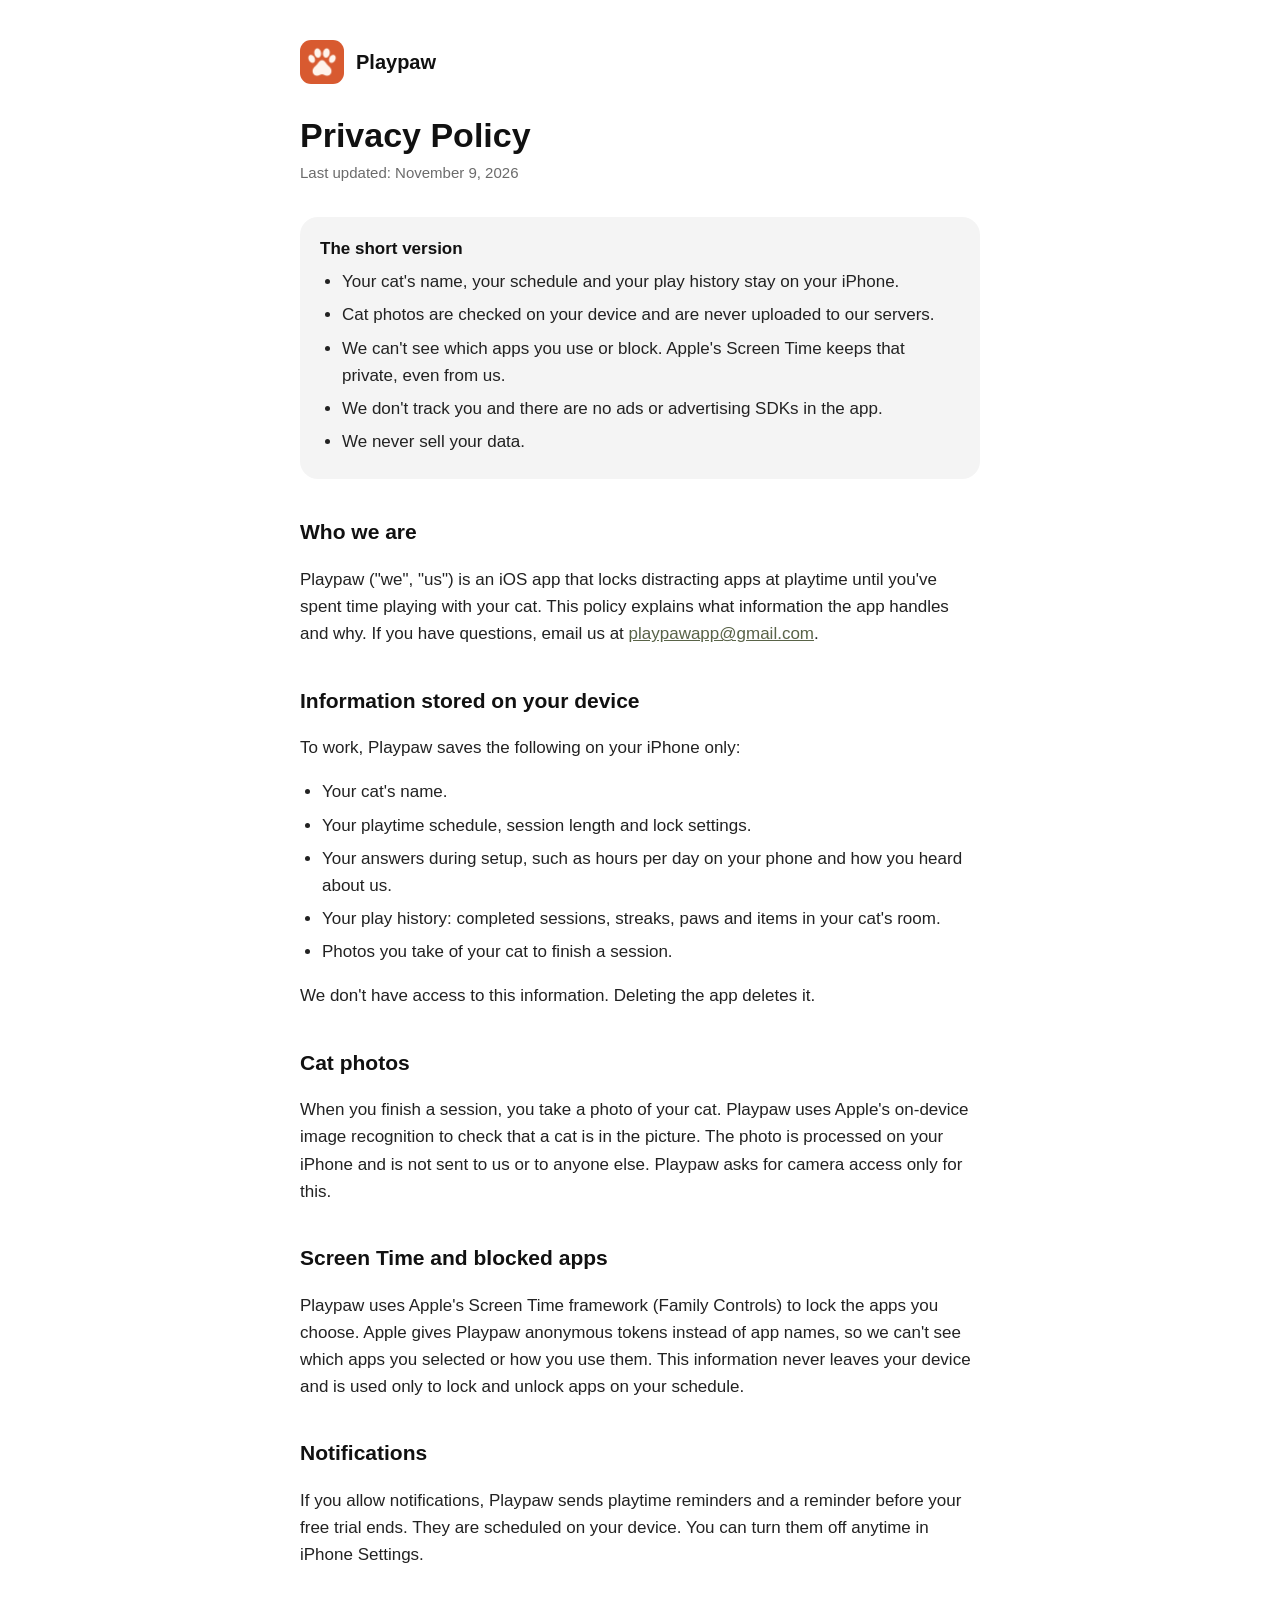
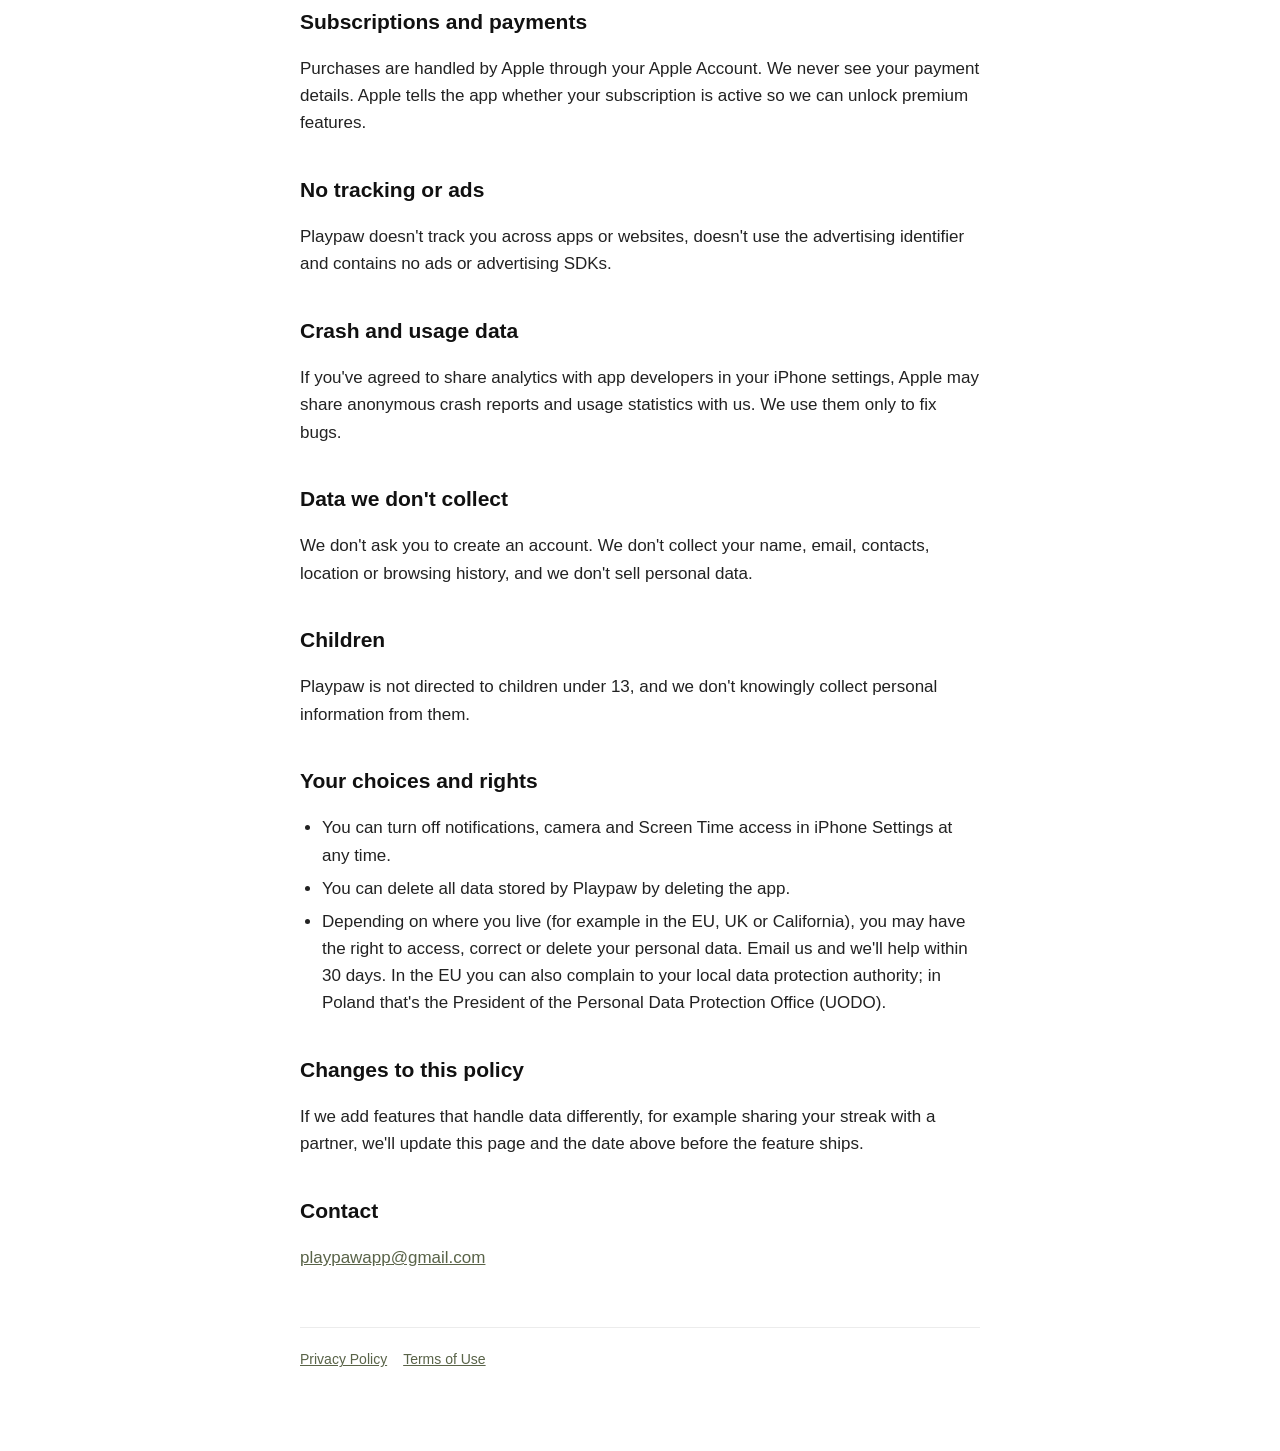
==== privacy/index.html @ 55fc65db "Create index.html" ====
<!doctype html>
<html lang="en">
<head>
<meta charset="utf-8">
<meta name="viewport" content="width=device-width, initial-scale=1">
<title>Playpaw Privacy Policy</title>
<link rel="stylesheet" href="../style.css">
</head>
<body>
<main>
  <header><img src="../icon.png" alt=""><a href="../">Playpaw</a></header>

  <h1>Privacy Policy</h1>
  <p class="updated">Last updated: November 9, 2026</p>

  <div class="summary">
    <strong>The short version</strong>
    <ul>
      <li>Your cat's name, your schedule and your play history stay on your iPhone.</li>
      <li>Cat photos are checked on your device and are never uploaded to our servers.</li>
      <li>We can't see which apps you use or block. Apple's Screen Time keeps that private, even from us.</li>
      <li>We don't track you and there are no ads or advertising SDKs in the app.</li>
      <li>We never sell your data.</li>
    </ul>
  </div>

  <h2>Who we are</h2>
  <p>Playpaw ("we", "us") is an iOS app that locks distracting apps at playtime until you've spent time playing with your cat. This policy explains what information the app handles and why. If you have questions, email us at <a href="mailto:playpawapp@gmail.com">playpawapp@gmail.com</a>.</p>

  <h2>Information stored on your device</h2>
  <p>To work, Playpaw saves the following on your iPhone only:</p>
  <ul>
    <li>Your cat's name.</li>
    <li>Your playtime schedule, session length and lock settings.</li>
    <li>Your answers during setup, such as hours per day on your phone and how you heard about us.</li>
    <li>Your play history: completed sessions, streaks, paws and items in your cat's room.</li>
    <li>Photos you take of your cat to finish a session.</li>
  </ul>
  <p>We don't have access to this information. Deleting the app deletes it.</p>

  <h2>Cat photos</h2>
  <p>When you finish a session, you take a photo of your cat. Playpaw uses Apple's on-device image recognition to check that a cat is in the picture. The photo is processed on your iPhone and is not sent to us or to anyone else. Playpaw asks for camera access only for this.</p>

  <h2>Screen Time and blocked apps</h2>
  <p>Playpaw uses Apple's Screen Time framework (Family Controls) to lock the apps you choose. Apple gives Playpaw anonymous tokens instead of app names, so we can't see which apps you selected or how you use them. This information never leaves your device and is used only to lock and unlock apps on your schedule.</p>

  <h2>Notifications</h2>
  <p>If you allow notifications, Playpaw sends playtime reminders and a reminder before your free trial ends. They are scheduled on your device. You can turn them off anytime in iPhone Settings.</p>

  <h2>Subscriptions and payments</h2>
  <p>Purchases are handled by Apple through your Apple Account. We never see your payment details. Apple tells the app whether your subscription is active so we can unlock premium features.</p>

  <h2>No tracking or ads</h2>
  <p>Playpaw doesn't track you across apps or websites, doesn't use the advertising identifier and contains no ads or advertising SDKs.</p>

  <h2>Crash and usage data</h2>
  <p>If you've agreed to share analytics with app developers in your iPhone settings, Apple may share anonymous crash reports and usage statistics with us. We use them only to fix bugs.</p>

  <h2>Data we don't collect</h2>
  <p>We don't ask you to create an account. We don't collect your name, email, contacts, location or browsing history, and we don't sell personal data.</p>

  <h2>Children</h2>
  <p>Playpaw is not directed to children under 13, and we don't knowingly collect personal information from them.</p>

  <h2>Your choices and rights</h2>
  <ul>
    <li>You can turn off notifications, camera and Screen Time access in iPhone Settings at any time.</li>
    <li>You can delete all data stored by Playpaw by deleting the app.</li>
    <li>Depending on where you live (for example in the EU, UK or California), you may have the right to access, correct or delete your personal data. Email us and we'll help within 30 days. In the EU you can also complain to your local data protection authority; in Poland that's the President of the Personal Data Protection Office (UODO).</li>
  </ul>

  <h2>Changes to this policy</h2>
  <p>If we add features that handle data differently, for example sharing your streak with a partner, we'll update this page and the date above before the feature ships.</p>

  <h2>Contact</h2>
  <p><a href="mailto:playpawapp@gmail.com">playpawapp@gmail.com</a></p>

  <footer><a href="../privacy/">Privacy Policy</a><a href="../terms/">Terms of Use</a></footer>
</main>
</body>
</html>
---- style.css ----
:root { --ink:#111; --muted:#6b6b6b; --accent:#596348; --line:#ececec; --bg:#fff; }
* { box-sizing: border-box; }
body { margin:0; background:var(--bg); color:var(--ink);
  font: 17px/1.6 -apple-system, BlinkMacSystemFont, "SF Pro Text", "Helvetica Neue", Arial, sans-serif; }
main { max-width: 720px; margin: 0 auto; padding: 40px 20px 80px; }
header { display:flex; align-items:center; gap:12px; margin-bottom: 32px; }
header img { width:44px; height:44px; border-radius:11px; }
header a { color:var(--ink); text-decoration:none; font-weight:700; font-size:20px; }
h1 { font-size: 34px; line-height:1.15; margin: 0 0 6px; }
.updated { color: var(--muted); margin: 0 0 32px; font-size: 15px; }
h2 { font-size: 21px; margin: 36px 0 8px; }
p, li { color: #222; }
ul { padding-left: 22px; }
li { margin: 6px 0; }
a { color: var(--accent); }
.summary { background:#f4f4f4; border-radius:18px; padding: 18px 20px; margin-bottom: 8px; }
.summary ul { margin: 6px 0 0; }
footer { margin-top: 56px; padding-top: 20px; border-top:1px solid var(--line); color:var(--muted); font-size:14px; }
footer a { margin-right: 16px; }
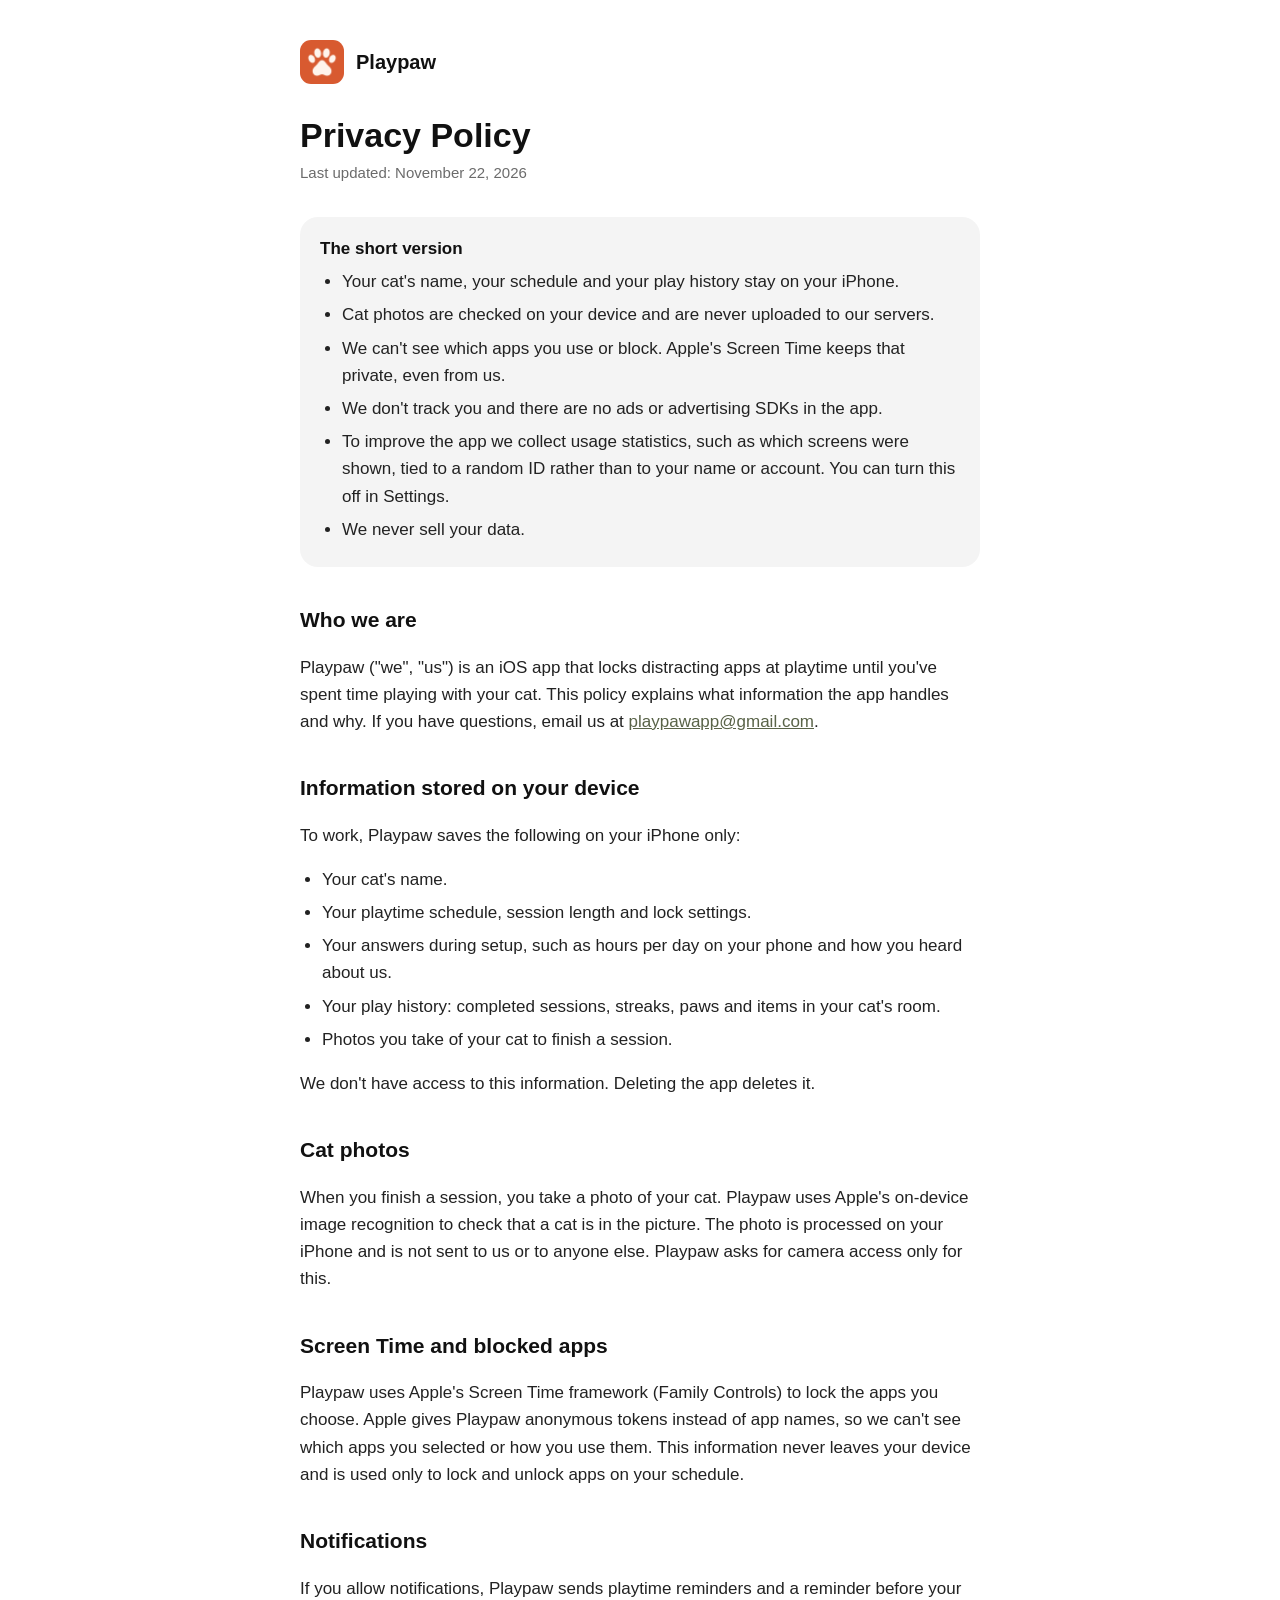
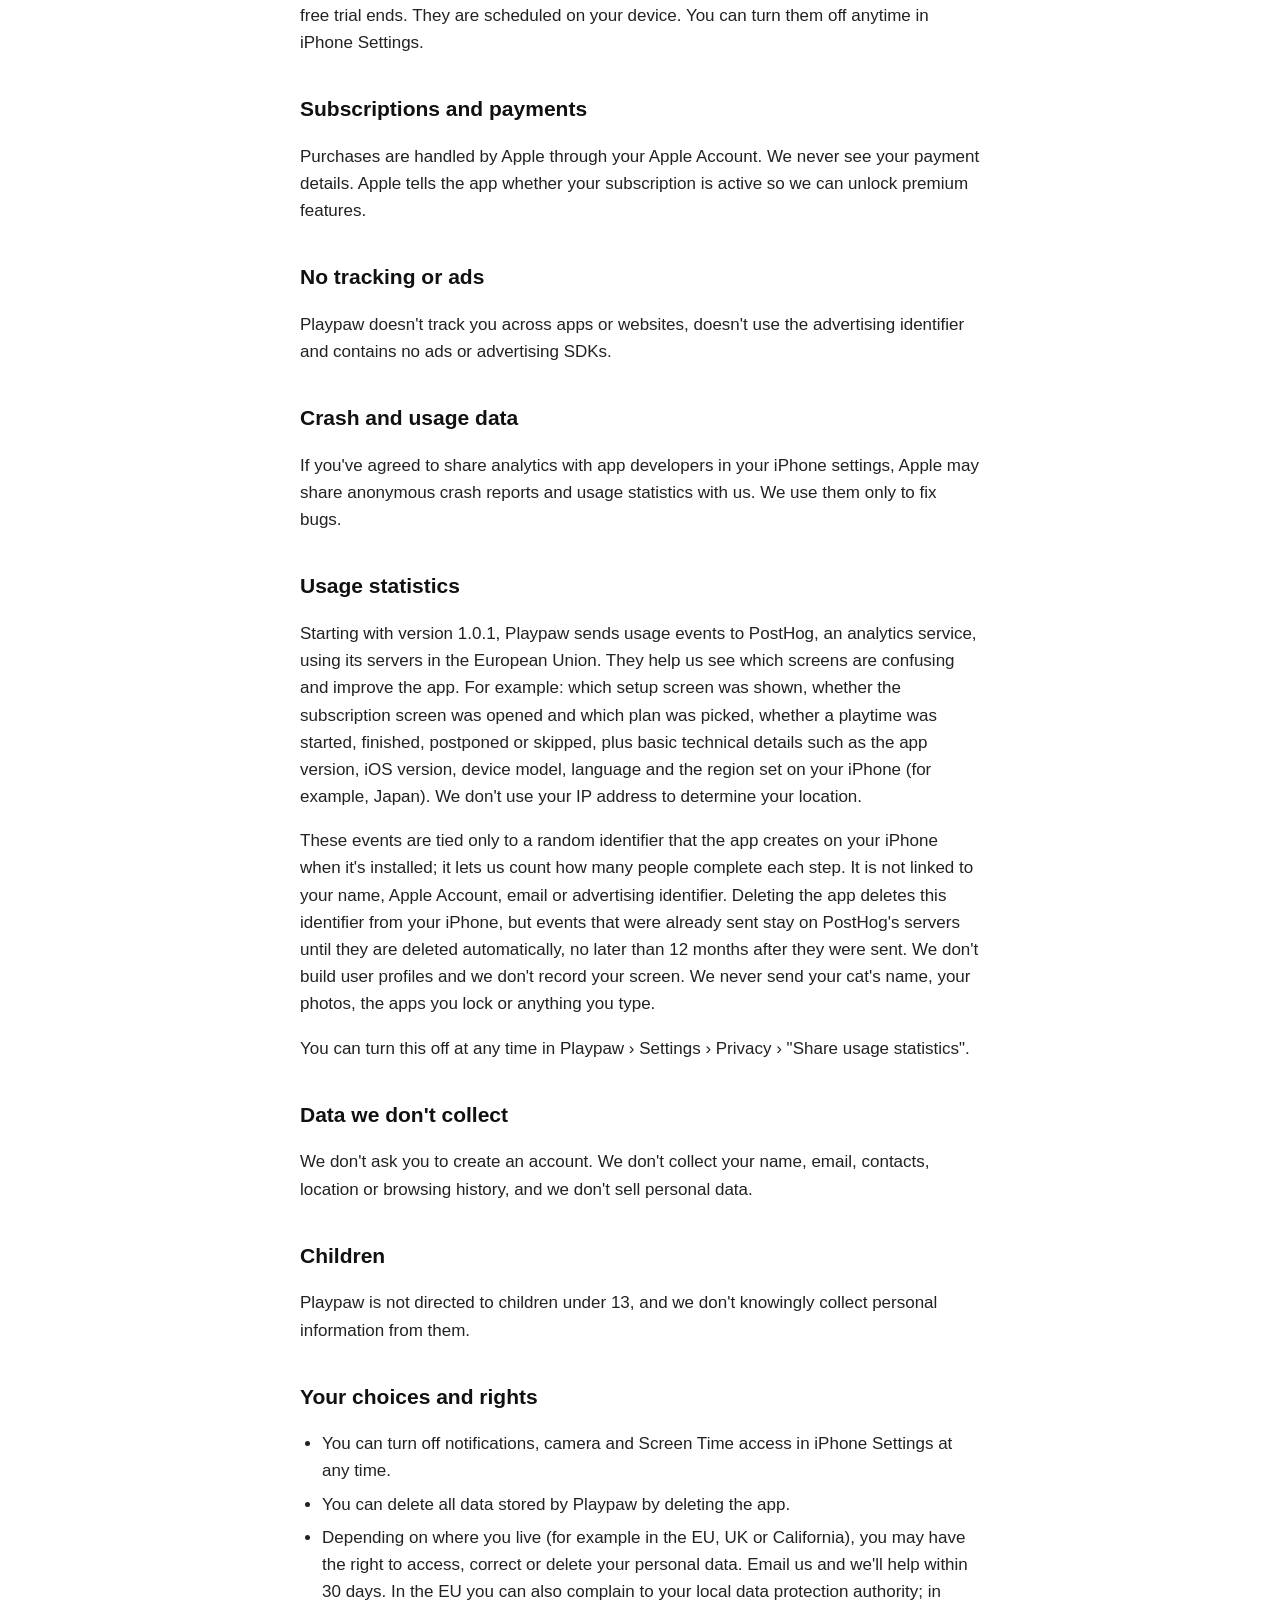
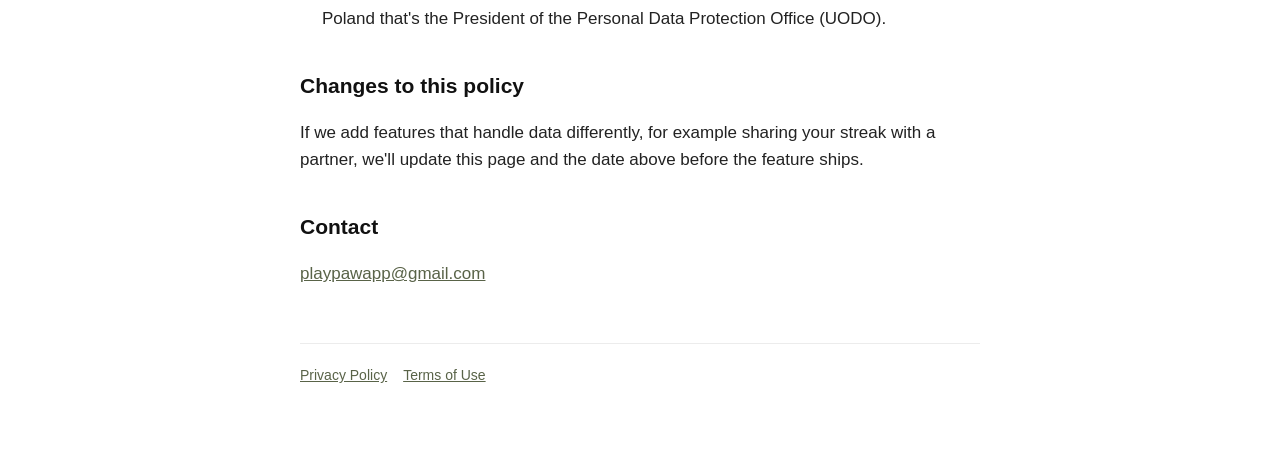
==== commit 71817a6f: "Update index.html" ====
--- a/privacy/index.html
+++ b/privacy/index.html
@@ -11,7 +11,7 @@
   <header><img src="../icon.png" alt=""><a href="../">Playpaw</a></header>
 
   <h1>Privacy Policy</h1>
-  <p class="updated">Last updated: November 9, 2026</p>
+  <p class="updated">Last updated: November 22, 2026</p>
 
   <div class="summary">
     <strong>The short version</strong>
@@ -20,6 +20,7 @@
       <li>Cat photos are checked on your device and are never uploaded to our servers.</li>
       <li>We can't see which apps you use or block. Apple's Screen Time keeps that private, even from us.</li>
       <li>We don't track you and there are no ads or advertising SDKs in the app.</li>
+      <li>To improve the app we collect usage statistics, such as which screens were shown, tied to a random ID rather than to your name or account. You can turn this off in Settings.</li>
       <li>We never sell your data.</li>
     </ul>
   </div>
@@ -56,6 +57,11 @@
   <h2>Crash and usage data</h2>
   <p>If you've agreed to share analytics with app developers in your iPhone settings, Apple may share anonymous crash reports and usage statistics with us. We use them only to fix bugs.</p>
 
+  <h2>Usage statistics</h2>
+  <p>Starting with version 1.0.1, Playpaw sends usage events to PostHog, an analytics service, using its servers in the European Union. They help us see which screens are confusing and improve the app. For example: which setup screen was shown, whether the subscription screen was opened and which plan was picked, whether a playtime was started, finished, postponed or skipped, plus basic technical details such as the app version, iOS version, device model, language and the region set on your iPhone (for example, Japan). We don't use your IP address to determine your location.</p>
+  <p>These events are tied only to a random identifier that the app creates on your iPhone when it's installed; it lets us count how many people complete each step. It is not linked to your name, Apple Account, email or advertising identifier. Deleting the app deletes this identifier from your iPhone, but events that were already sent stay on PostHog's servers until they are deleted automatically, no later than 12 months after they were sent. We don't build user profiles and we don't record your screen. We never send your cat's name, your photos, the apps you lock or anything you type.</p>
+  <p>You can turn this off at any time in Playpaw › Settings › Privacy › "Share usage statistics".</p>
+
   <h2>Data we don't collect</h2>
   <p>We don't ask you to create an account. We don't collect your name, email, contacts, location or browsing history, and we don't sell personal data.</p>
 
